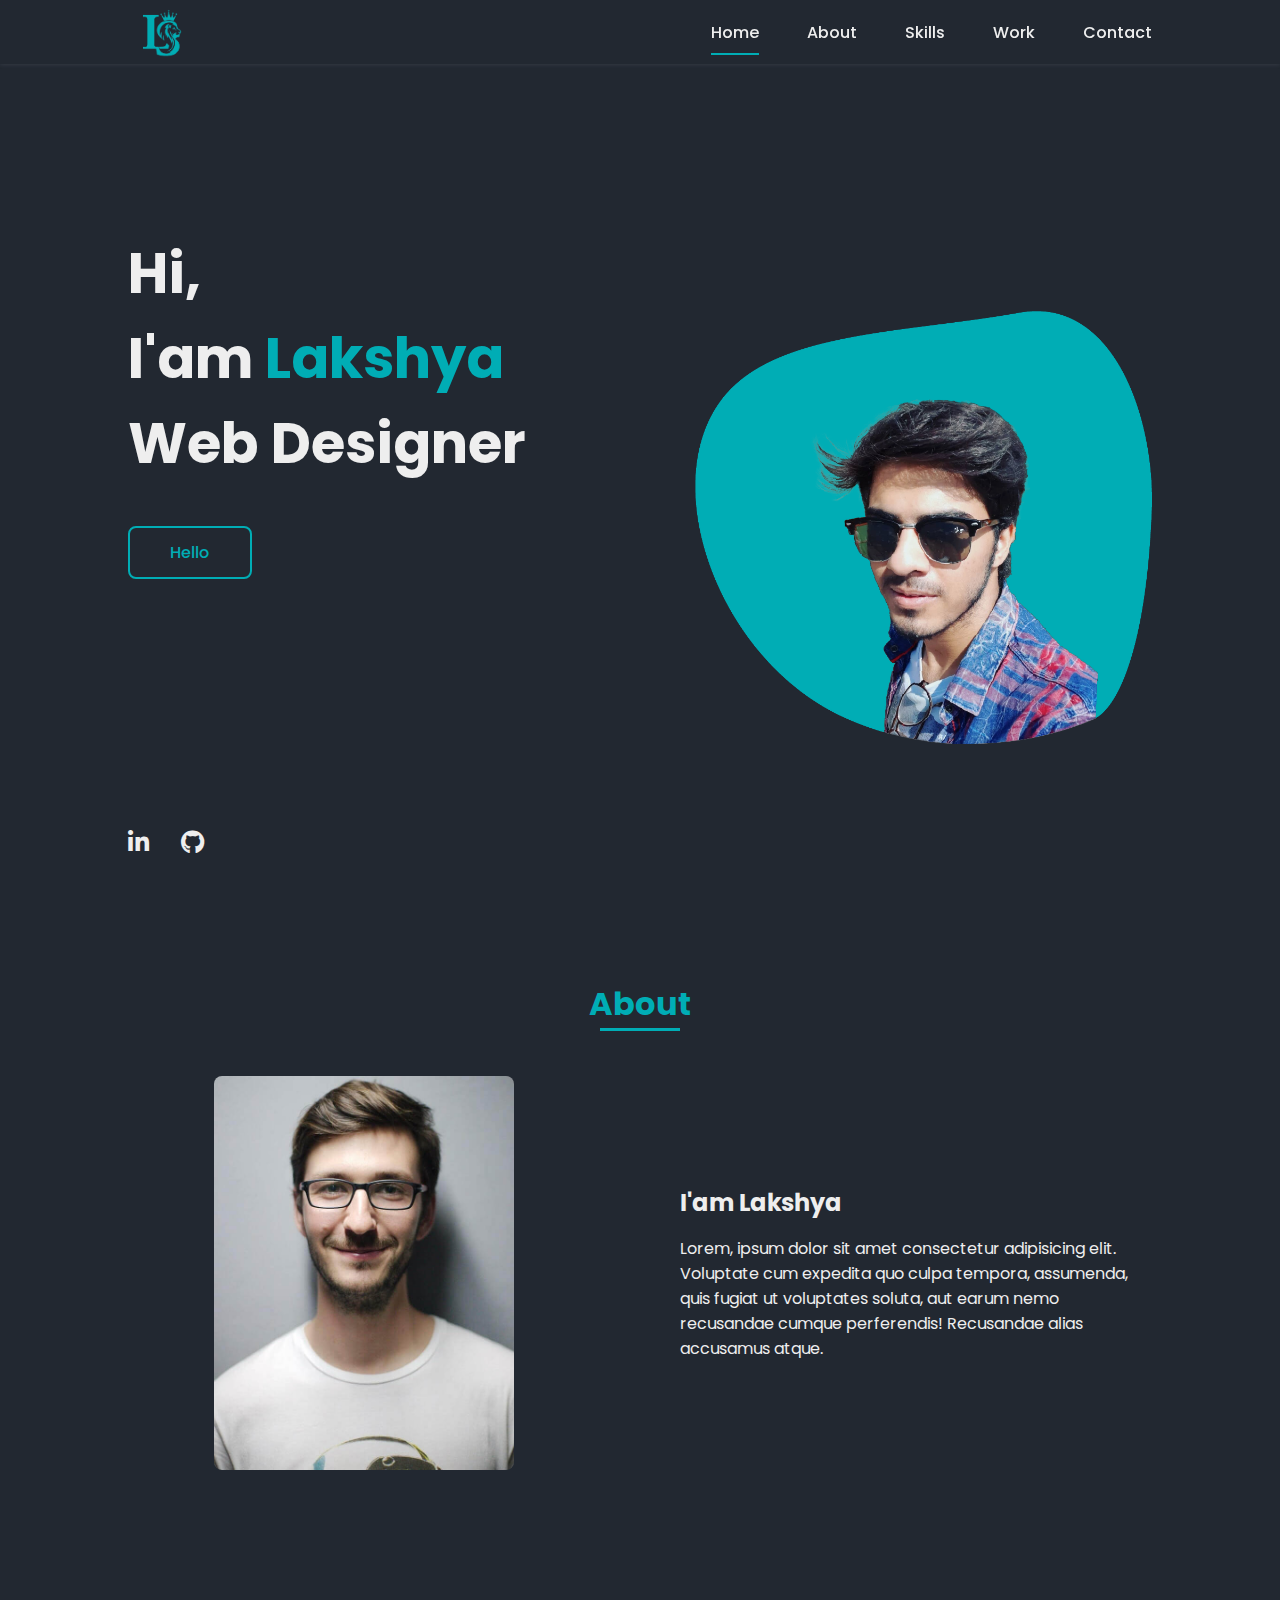
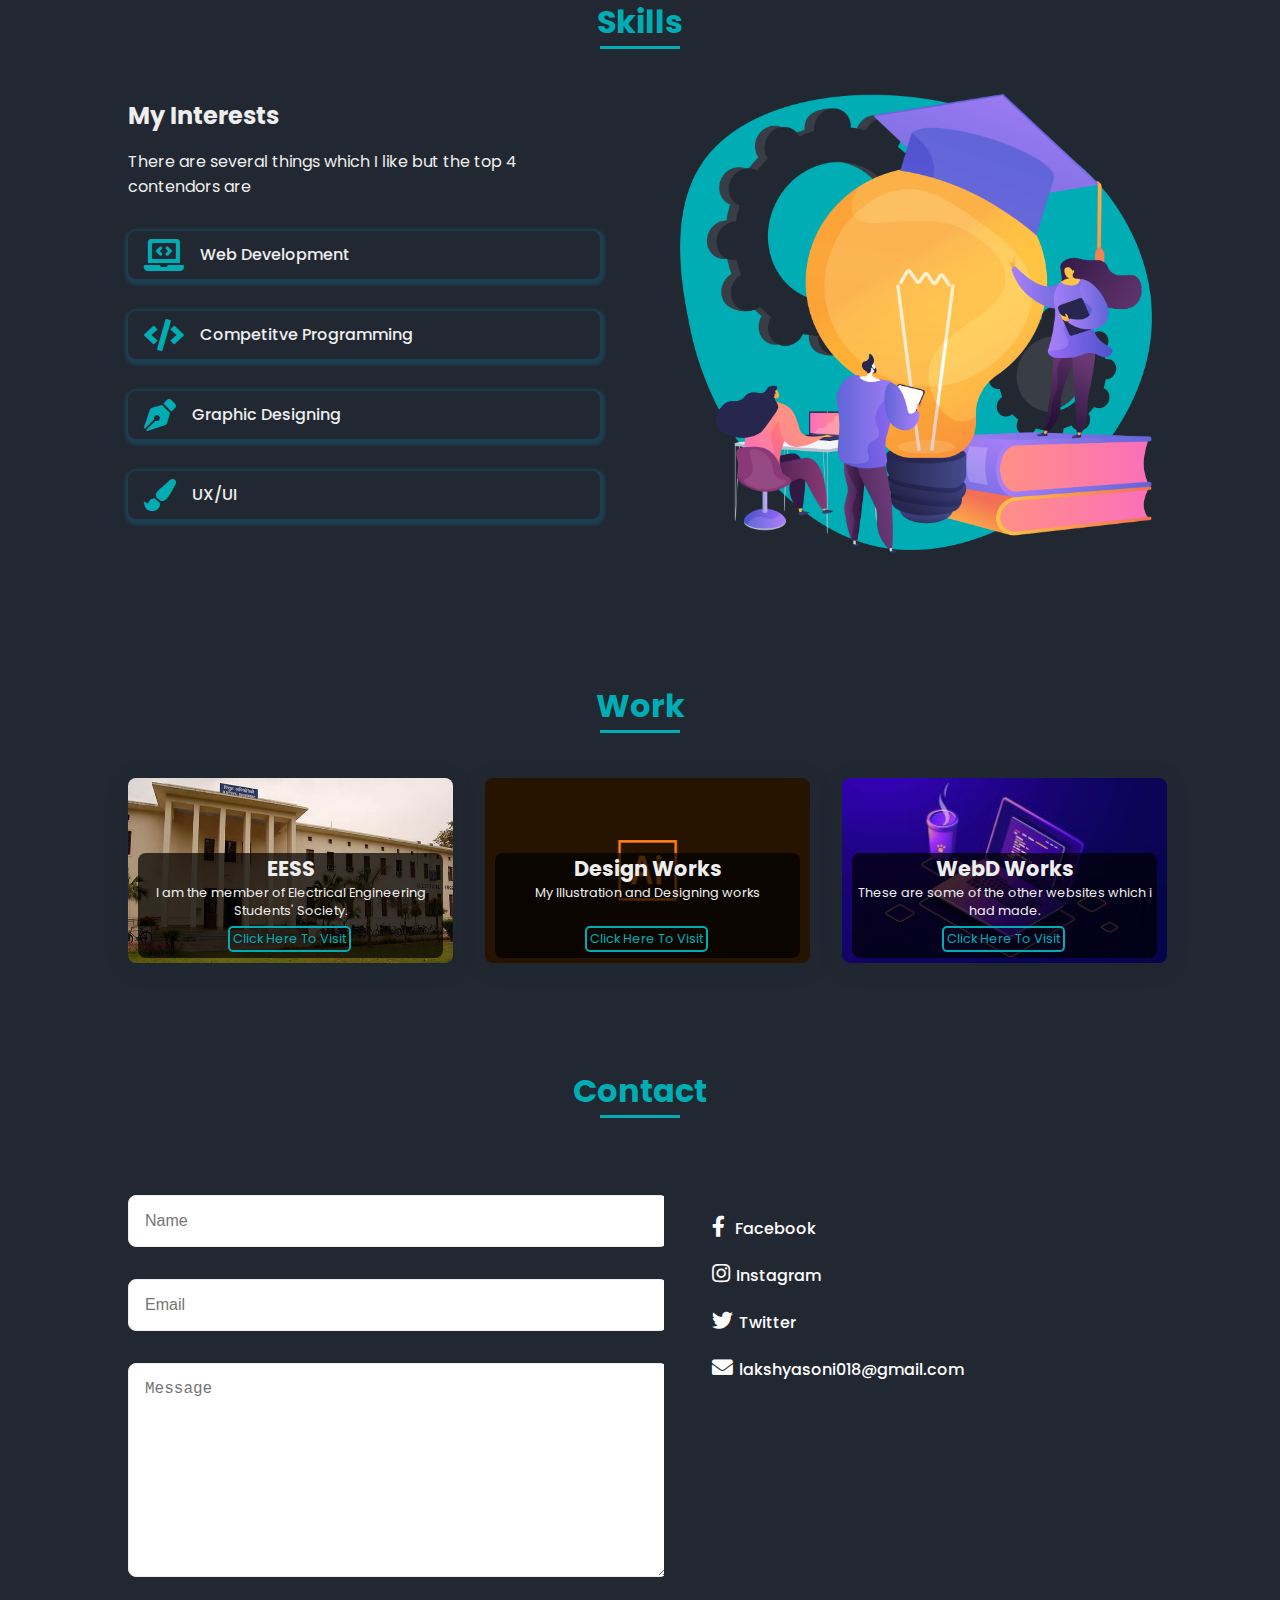
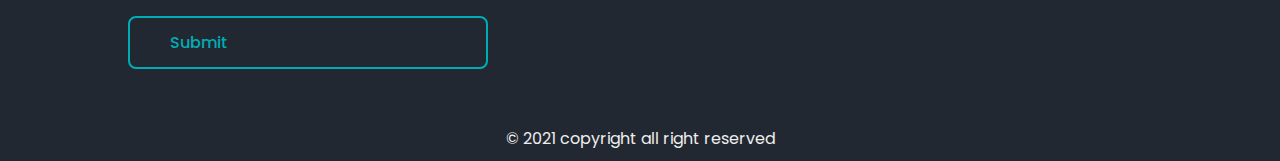
==== index.html @ d64b5016 "Add files via upload" ====
<!DOCTYPE html>
<html lang="en">

<head>
    <meta charset="UTF-8">
    <meta name="viewport" content="width=device-width, initial-scale=1.0">

    <link rel="stylesheet" href="assets/css/styles.css">

    <!-- =====BOX ICONS===== -->
    <link href='https://cdn.jsdelivr.net/npm/boxicons@2.0.5/css/boxicons.min.css' rel='stylesheet'>
    <link rel="stylesheet" href="css/all.min.css">

    <title>Portfolio website complete</title>
</head>

<body>
    <!--===== HEADER =====-->
    <header class="l-header">
        <nav class="nav bd-grid">
            <div>
                <img src="img/ls.png" alt="Lakshya">
            </div>

            <div class="nav__menu" id="nav-menu">
                <ul class="nav__list">
                    <li class="nav__item"><a href="#home" class="nav__link active">Home</a></li>
                    <li class="nav__item"><a href="#about" class="nav__link">About</a></li>
                    <li class="nav__item"><a href="#skills" class="nav__link">Skills</a></li>
                    <li class="nav__item"><a href="#work" class="nav__link">Work</a></li>
                    <li class="nav__item"><a href="#contact" class="nav__link">Contact</a></li>
                </ul>
            </div>

            <div class="nav__toggle" id="nav-toggle">
                <i class='bx bx-menu'></i>
            </div>
        </nav>
    </header>


    <!--===== HOME =====-->
    <section class="home bd-grid" id="home">
        <div class="home__data">
            <h1 class="home__title">Hi,<br>I'am <span class="home__title-color">Lakshya</span><br> Web Designer</h1>

            <a href="#" class="button">Hello</a>
        </div>

        <div class="home__social">
            <a href="https://www.linkedin.com/in/lakshya-soni-0ba345194/" class="home__social-icon" target="_blank"><i
                    class="fab fa-linkedin-in"></i></a>
            <a href="https://github.com/lakshya018" class="home__social-icon" target="_blank"><i class="fab fa-github"></i></a>
        </div>

        <div class="home__img">
            <img src="img/Lakshya.png" alt="">
        </div>
    </section>

    <!--===== ABOUT =====-->
    <section class="about section " id="about">
        <h2 class="section-title">About</h2>

        <div class="about__container bd-grid">
            <div class="about__img">
                <img src="assets/img/about.jpg" alt="">
            </div>

            <div>
                <h2 class="about__subtitle">I'am Lakshya</h2>
                <p class="about__text">Lorem, ipsum dolor sit amet consectetur adipisicing elit. Voluptate cum expedita
                    quo culpa tempora, assumenda, quis fugiat ut voluptates soluta, aut earum nemo recusandae cumque
                    perferendis! Recusandae alias accusamus atque.</p>
            </div>
        </div>
    </section>

    <!--===== SKILLS =====-->
    <section class="skills section" id="skills">
        <h2 class="section-title">Skills</h2>

        <div class="skills__container bd-grid">
            <div>
                <h2 class="skills__subtitle">My Interests</h2>
                <p class="skills__text">There are several things which I like but the top 4 contendors are </p>
                <div class="skills__data">
                    <div class="skills__names">
                        <i class="fas fa-laptop-code skills__icon"></i>
                        <span class="skills__name">Web Development</span>
                    </div>

                </div>
                <div class="skills__data">
                    <div class="skills__names">
                        <i class="fas fa-code skills__icon"></i>
                        <span class="skills__name">Competitve Programming</span>
                    </div>

                </div>
                <div class="skills__data">
                    <div class="skills__names">
                        <i class="fas fa-pen-nib skills__icon"></i>
                        <span class="skills__name">Graphic Designing</span>
                    </div>

                </div>
                <div class="skills__data">
                    <div class="skills__names">
                        <i class="fas fa-paint-brush skills__icon"></i>
                        <span class="skills__name">UX/UI</span>
                    </div>
                </div>
            </div>

            <div>
                <img src="img/skills.png" alt="" class="skills__img">
            </div>
        </div>
    </section>

    <!--===== WORK =====-->
    <section class="work section" id="work">
        <h2 class="section-title">Work</h2>

        <div class="work__container bd-grid">
            <div class="box">
                <div class="work__img">
                    <img src="top1.jpg" alt="">
                </div>
               <div class="content center">
                   <h2>EESS</h2>
                   <p>I am the member of Electrical Engineering Students' Society.</p>
                   <a href="https://www.facebook.com/Electrical-Engineering-Students-Society-IITR-102741125120682" target="_blank">Click Here To Visit</a>
               </div>
            </div>
            <div class="box">
                <div class="work__img">
                    <img src="adobe.png" alt="">
                </div>
               <div class="content center">
                   <h2>Design Works</h2>
                   <p>My Illustration and Designing works</p>
                  <a href="" target="_blank">Click Here To Visit</a>
               </div>
            </div>
            <div class="box">
                <div class="work__img">
                    <img src="webd.jpg" alt="">
                </div>
               <div class="content center">
                   <h2>WebD Works</h2>
                   <p>These are some of the other websites which i had made.</p>
                   <a href="https://lakshya018.github.io/Website-1/" target="_blank" >Click Here To Visit</a>
               </div>
            </div>
            
        </div>
    </section>

  
    <section id="contact">
        <h2 class="section-title">Contact</h2>
        <div class="container">
           <!--===== CONTACT =====-->
    <div class="contact " id="contact">

        <div class="contact__container bd-grid">
            <form action="" class="contact__form">
                <input type="text" placeholder="Name" class="contact__input" >
                <input type="mail" placeholder="Email" class="contact__input">
                <textarea name="" id="" cols="0" rows="10" class="contact__input" placeholder="Message" type="text"></textarea>
                <a href="#" class=" contact_button button ">Submit</a>
            </form>
        </div>

    </div>

            <!--===== FOOTER =====-->
            <footer class="footer">
               
                <div class="footer__social">
                  <ul>
                    <li >
                        <a href="https://www.facebook.com/profile.php?id=100006695566616" class="footer__icon" target="_blank"><i class="fab fa-facebook-f" ></i></i><span> Facebook</span></a>
                       </li> 
                       <li>
                        <a href="https://www.instagram.com/_lakshya_1208/" class="footer__icon" target="_blank"><i class="fab fa-instagram" ></i><span>Instagram</span></a>
                       </li> 
                       <li>
                        <a href="https://twitter.com/Lakshya_1218" class="footer__icon" target="_blank"><i class="fab fa-twitter"></i><span>Twitter</span></a>
                       </li>
                       <li>
                           <a href="https://mail.google.com/mail/u/0/#inbox?compose=CllgCJTHWDGzZCXczwsMTpTHPkhbwWvcPZvMsvlRLLgtkNPqqtWRMhNNPdHNCQDFwTzQrMKVBdB" class="footer__icon" target="_blank"><i class="fas fa-envelope"></i><span>lakshyasoni018@gmail.com</span></a>
                       </li>
                  </ul> 
                    
                </div>
               
            </footer>

        </div>
    </section>
    <br>

    <p class="center" >&copy; 2021 copyright all right reserved</p>



    <!--===== SCROLL REVEAL =====-->
    <!-- <script src="https://unpkg.com/scrollreveal"></script> -->

    <!--===== MAIN JS =====-->
    <script src="assets/js/main.js"></script>
</body>

</html>
---- assets/css/styles.css ----
/*===== GOOGLE FONTS =====*/
@import url("https://fonts.googleapis.com/css2?family=Poppins:wght@400;600;700&display=swap");
/*===== VARIABLES CSS =====*/
:root{
  --header-height: 3rem;
  --font-semi: 500;
}

/*===== Colores =====*/
:root{
  --first-color: #00adb5;
  --second-color: #eeeeee;
  --third-color:#222831;
}

/*===== Fuente y tipografia =====*/
:root{
  --body-font: 'Poppins', sans-serif;
  --big-font-size: 2rem;
  --h2-font-size: 1.25rem;
  --normal-font-size: 0.938rem;
}
@media screen and (min-width: 768px){
  :root{
    --big-font-size: 3.5rem;
    --h2-font-size: 2rem;
    --normal-font-size: 1rem;
  }
}

/*===== Margenes =====*/
:root{
  --mb-1: 0.5rem;
  --mb-2: 1rem;
  --mb-3: 1.5rem;
  --mb-4: 2rem;
  --mb-5: 2.5rem;
  --mb-6: 3rem;
}

/*===== z index =====*/
:root{
  --z-back: -10;
  --z-normal: 1;
  --z-tooltip: 10;
  --z-fixed: 100;
}

/*===== BASE =====*/
*,::before,::after{
  box-sizing: border-box;
}
html{
  scroll-behavior: smooth;
}
body{
  margin: var(--header-height) 0 0 0;
  font-family: var(--body-font);
  font-size: var(--normal-font-size);
  color: var(--second-color);
  background-color: #222831;
}
h1,h2,p{
  margin: 0;
}
ul{
  margin: 0;
  padding: 0;
  list-style: none;
}
a{
  text-decoration: none;
}
img{
  max-width: 100%;
  height: auto;
  display: block;
}
.center{
  align-items: center;
  justify-content: center;
  text-align: center;
}
/*===== CLASS CSS ===== */
.section-title{
  position: relative;
  font-size: var(--h2-font-size);
  color: var(--first-color);
  margin-top: var(--mb-2);
  margin-bottom: var(--mb-4);
  text-align: center;
}
.section-title::after{
  position: absolute;
  content: "";
  width: 64px;
  height: 0.18rem;
  left: 0;
  right: 0;
  margin: auto;
  top: 2rem;
  background-color: var(--first-color);
}
.section{
  padding-top: 3rem;
  padding-bottom: 2rem;
}

/*===== LAYOUT =====*/
.bd-grid{
  max-width: 1024px;
  display: grid;
  grid-template-columns: 100%;
  grid-column-gap: 5rem;
  width: calc(100% - 2rem);
  margin-left: var(--mb-2);
  margin-right: var(--mb-2);
}
.l-header{
  width: 100%;
  position: fixed;
  top: 0;
  left: 0;
  z-index: var(--z-fixed);
  background-color: var(--third-color);
  box-shadow: 0 1px 4px rgba(146,161,176,.15);
}

/*===== NAV =====*/
.nav{
  height: var(--header-height);
  display: flex;
  justify-content: space-between;
  align-items: center;
  font-weight: var(--font-semi);
}
.nav img{
  height: 65px;
}
@media screen and (max-width: 768px){
  .nav__menu{
    position: fixed;
    top: var(--header-height);
    right: -100%;
    width: 80%;
    height: 100%;
    padding: 2rem;
    background-color: var(--third-color);
    transition: .5s;
  }
}
.nav__item{
  margin-bottom: var(--mb-4);
}
.nav__link{
  position: relative;
  color: #fff;
}
.nav__link:hover{
  position: relative;
}
.nav__link:hover::after{
  position: absolute;
  content: "";
  width: 100%;
  height: 0.18rem;
  left: 0;
  top: 2rem;
  background-color: var(--first-color);
}
.nav__logo{
  color: var(--second-color);
}
.nav__toggle{
  color: var(--second-color);
  font-size: 1.5rem;
  cursor: pointer;
}

/*Active menu*/
.active::after{
  position: absolute;
  content: "";
  width: 100%;
  height: 0.18rem;
  left: 0;
  top: 2rem;
  background-color: var(--first-color);
}

/*=== Show menu ===*/
.show{
  right: 0;
}

/*===== HOME =====*/
.home{
  height: calc(100vh - 3rem);
  row-gap: 1rem;
}
.home__data{
  align-self: center;
}
.home__title{
  font-size: var(--big-font-size);
  margin-bottom: var(--mb-5);
}
.home__title-color{
  color: var(--first-color);
}
.home__social{
  display: flex;
  flex-direction: column;
}
.home__social-icon{
  width: max-content;
  margin-bottom: var(--mb-2);
  font-size: 1.5rem;
  color: var(--second-color);
}
.home__social-icon:hover{
  color: var(--first-color);
}
.home__img{
  position: absolute;
  right: 0;
  bottom: 0;
  width: 295px;
}

/*BUTTONS*/
.button{
  display: inline-block;
  /* background-color: var(--first-color); */
  color: var(--first-color);
  padding: .75rem 2.5rem;
  font-weight: var(--font-semi);
  border-radius: .5rem;
  border: 2px solid var(--first-color);
  transition: 0.5s;
}
.button:hover{
  color: white;
  background-color: var(--first-color);
  transform: scale(1.1);
}

/* ===== ABOUT =====*/
.about__container{
  row-gap: 2rem;
  text-align: center;
}
.about__subtitle{
  margin-bottom: var(--mb-2);
}
.about__img{
  justify-self: center;
}
.about__img img{
  width: 200px;
  border-radius: .5rem;
}

/* ===== SKILLS =====*/
.skills__container{
  row-gap: 2rem;
  text-align: center;
}

.skills__subtitle{
  margin-bottom: var(--mb-2);
}
.skills__text{
  margin-bottom: var(--mb-4);
}
.skills__data{
  display: flex;
  justify-content: space-between;
  align-items: center;
  position: relative;
  font-weight: var(--font-semi);
  padding: .5rem 1rem;
  margin-bottom: var(--mb-4);
  border-radius: .5rem;
  box-shadow: 1px 2px 3px 4px rgba(3, 192, 255, 0.158);
}

.skills__icon{
  font-size: 2rem;
  margin-right: var(--mb-2);
  color: var(--first-color);
}
.skills__names{
  display: flex;
  align-items: center;
}
.skills__bar{
  position: absolute;
  left: 0;
  bottom: 0;
  background-color: var(--first-color);
  height: .25rem;
  border-radius: .5rem;
  z-index: var(--z-back);
}

.skills__img{
  border-radius: .5rem;
}

/* ===== WORK =====*/
.work__container{
  row-gap: 1rem;
  
}
.work__img{
  box-shadow: 0 4px 25px rgba(14,36,49,.15);
  border-radius: .5rem;
  overflow: hidden;
  position: relative;
}
.work__img img{
  transition: 1s;
  cursor: pointer;
 max-width: 100%;
 height: 185px;

}
.box{
  transition: 1s;
  cursor:pointer;
  max-width: 100%;
}
.box:hover{
  transform: scale(1.1);
}
.work__container .box{
  position: relative;
  width: 325px;
  height: 225px;
  
}
.content{
  position: absolute;
  top: 75px;
  bottom: 45px;
  left: 10px;
  right: 10px;
  background-color: rgba(0, 0, 0, 0.699);
  border-radius: 0.5rem;
}
.content h2{
  font-size: 1.3rem;
}
.content p{
  font-size:0.8rem ;
}
.content a{font-size: 0.8rem;
  color:var(--first-color);
  border: 2px solid var(--first-color);
  padding: 0.1rem 0.2rem;
  margin: 0.1rem;
  border-radius: 5px;
  position: absolute;
  bottom: 5px;
  right: 90px;
  transition: 0.4s;
}
.content a:hover{
  background-color: var(--first-color);
  color: white;
}
/* ===== CONTACT =====*/
.contact__input{
  width: 150%;
  font-size: var(--normal-font-size);
  font-weight: var(--font-semi);
  padding: 1rem;
  border-radius: .5rem;
  border: 1.5px solid var(--second-color);
  outline: none;
  margin-bottom: var(--mb-4);
}
.contact_button{
  display: block;
 
  outline: none;
  font-size: var(--normal-font-size);
  cursor: pointer;
  margin-left: auto;

}
.contact{
  flex:1;
  padding: 2rem 0;
  padding-right: 3rem;

}
.container{
  display:flex;
  width: 100%;
}
/* ===== FOOTER =====*/
.footer{
  background-color: var(--third-color);
  color: #fff;
  
  font-weight: var(--font-semi);
  padding: 2rem 0;
  flex:1;
}
.footer__social{
  margin-bottom: var(--mb-4);
}
.footer__social span{
  font-size: 1rem;
  margin: 6px;
}
.footer__icon{
  font-size: 1.3rem;
  color: #fff;
  margin:  var(--mb-4);
  transition: 0.4s;
 
}
.footer__social li{
  margin: var(--mb-2);
}

.footer__icon:hover{
  color: var(--first-color);
}
/* ===== MEDIA QUERIES=====*/
@media screen and (min-width: 768px){
  body{
    margin: 0;
  }
  .section{
    padding-top: 4rem;
    padding-bottom: 3rem;
  }
  .section-title{
    margin-bottom: var(--mb-6);
  }
  .section-title::after{
    width: 80px;
    top: 3rem;
  }

  .nav{
    height: calc(var(--header-height) + 1rem);
  }
  .nav__list{
    display: flex;
    padding-top: 0;
  }
  .nav__item{
    margin-left: var(--mb-6);
    margin-bottom: 0;
  }
  .nav__toggle{
    display: none;
  }
  .nav__link{
    color: var(--second-color);
  }

  .home{
    height: 100vh;
  }
  .home__data{
    align-self: flex-end;
  }
  .home__social{
    padding-top: 0;
    padding-bottom: 2.5rem;
    flex-direction: row;
    align-self: flex-end;
  }
  .home__social-icon{
    margin-bottom: 0;
    margin-right: var(--mb-4);
  }
  .home__img{
    width: 457px;
    bottom: 15%;
  }

  .about__container, .skills__container{
    grid-template-columns: repeat(2,1fr);
    align-items: center;
    text-align: initial;
  }
  .about__img img{
    width: 300px;
  }
  .work__container{
    grid-template-columns: repeat(3, 1fr);
    /* grid-template-rows: repeat(2,1fr); */
    column-gap: 2rem;
  }
  .contact__form{
    width: 360px;
  }
  .contact__container{
    justify-items: center;
  }
}

@media screen and (min-width: 1024px){
  .bd-grid{
    margin-left: auto;
    margin-right: auto;
  }
  .home__img{
    right: 10%;
  }
}
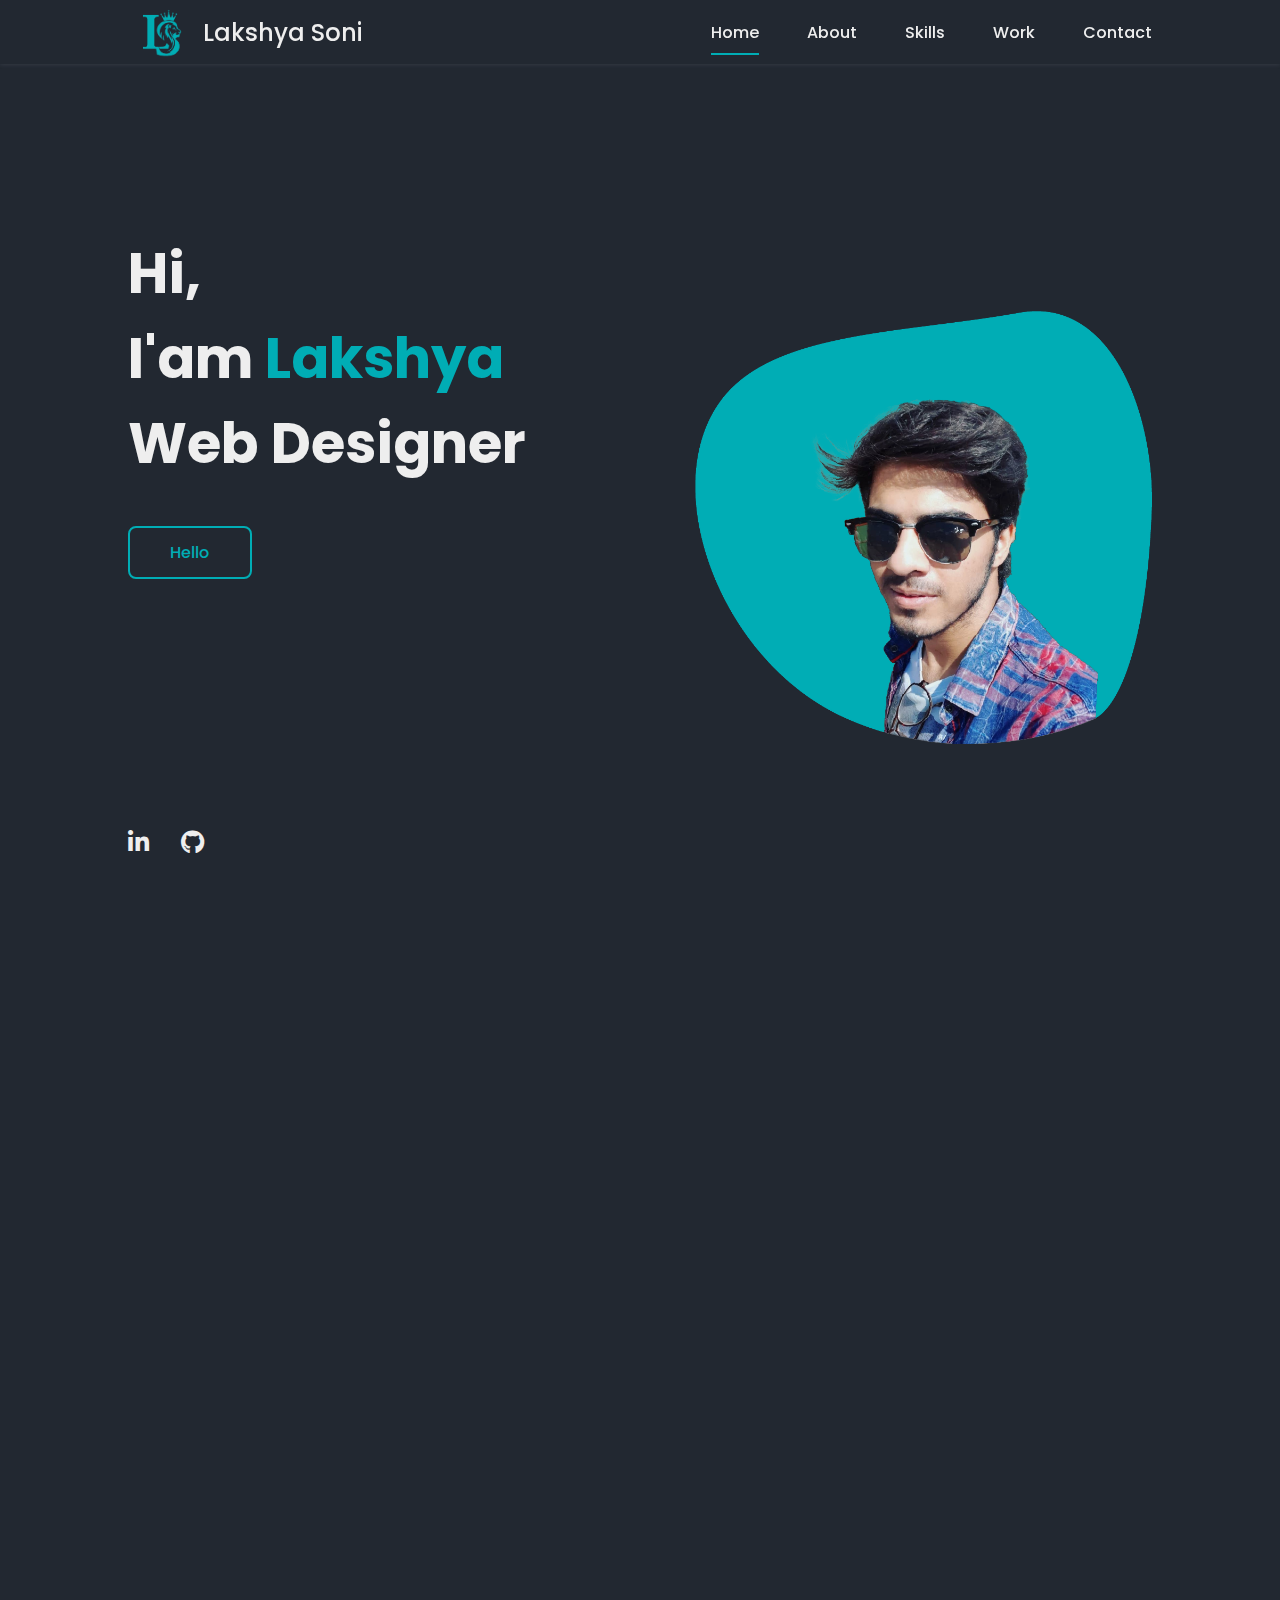
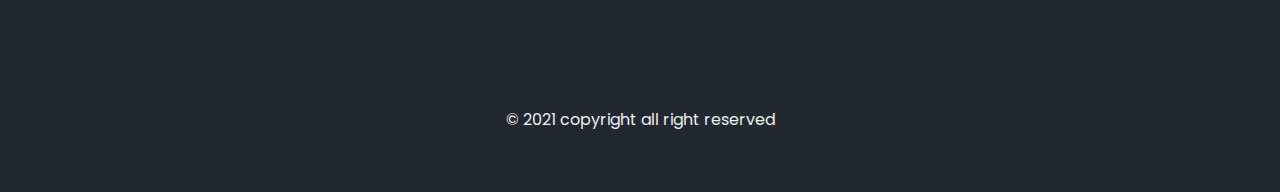
==== commit c9f775ae: "Add files via upload" ====
--- a/index.html
+++ b/index.html
@@ -4,13 +4,12 @@
 <head>
     <meta charset="UTF-8">
     <meta name="viewport" content="width=device-width, initial-scale=1.0">
-
-    <link rel="stylesheet" href="assets/css/styles.css">
-
-    <!-- =====BOX ICONS===== -->
-    <link href='https://cdn.jsdelivr.net/npm/boxicons@2.0.5/css/boxicons.min.css' rel='stylesheet'>
+<!-- =====BOX ICONS===== -->
+<link href='https://cdn.jsdelivr.net/npm/boxicons@2.0.5/css/boxicons.min.css' rel='stylesheet'>
+    <link rel="stylesheet" href="css/styles.css">
     <link rel="stylesheet" href="css/all.min.css">
-
+    <link rel="stylesheet" href="https://cdnjs.cloudflare.com/ajax/libs/animate.css/4.1.1/animate.min.css"/>
+    <link rel="stylesheet" href="https://unpkg.com/aos@next/dist/aos.css" />
     <title>Portfolio website complete</title>
 </head>
 
@@ -19,7 +18,9 @@
     <header class="l-header">
         <nav class="nav bd-grid">
             <div>
-                <img src="img/ls.png" alt="Lakshya">
+                <img src="img/ls.png" alt="Lakshya">   
+                <a href="#">Lakshya Soni</a>
+
             </div>
 
             <div class="nav__menu" id="nav-menu">
@@ -41,71 +42,72 @@
 
     <!--===== HOME =====-->
     <section class="home bd-grid" id="home">
-        <div class="home__data">
-            <h1 class="home__title">Hi,<br>I'am <span class="home__title-color">Lakshya</span><br> Web Designer</h1>
-
-            <a href="#" class="button">Hello</a>
-        </div>
-
-        <div class="home__social">
+        <div class="home__data animate__animated animate__fadeInUp">
+            <h1 class="home__title ">Hi,<br>I'am <span class="home__title-color">Lakshya</span><br> Web Designer</h1>
+
+            <a href="#" class="button ">Hello</a>
+        </div>
+
+        <div class="home__social  animate__animated animate__fadeInUp">
             <a href="https://www.linkedin.com/in/lakshya-soni-0ba345194/" class="home__social-icon" target="_blank"><i
                     class="fab fa-linkedin-in"></i></a>
             <a href="https://github.com/lakshya018" class="home__social-icon" target="_blank"><i class="fab fa-github"></i></a>
         </div>
 
-        <div class="home__img">
+        <div class="home__img animate__animated animate__fadeInUp">
             <img src="img/Lakshya.png" alt="">
         </div>
     </section>
 
     <!--===== ABOUT =====-->
     <section class="about section " id="about">
-        <h2 class="section-title">About</h2>
+        <h2 class="section-title " data-aos="fade-up">About</h2>
 
         <div class="about__container bd-grid">
-            <div class="about__img">
-                <img src="assets/img/about.jpg" alt="">
-            </div>
-
-            <div>
+            <div class="about__img " data-aos="fade-up">
+                <img src="img/lakshya-1.PNG" alt="">
+            </div>
+
+            <div data-aos="fade-up">
                 <h2 class="about__subtitle">I'am Lakshya</h2>
-                <p class="about__text">Lorem, ipsum dolor sit amet consectetur adipisicing elit. Voluptate cum expedita
-                    quo culpa tempora, assumenda, quis fugiat ut voluptates soluta, aut earum nemo recusandae cumque
-                    perferendis! Recusandae alias accusamus atque.</p>
+                <p class="about__text">Hello folks, I am <Span style="color:#00adb5; font-weight: bolder;">2nd year</Span> undergraduate student in the <Span style="color:#00adb5; font-weight: bolder;"> Electrical Engineering Department</Span> at <Span style="color:#00adb5; font-weight: bolder;">IIT ROORKEE</Span>. I am from Sikar, Rajasthan.I got AIR 4361 (OBC-NCL 691) in JEE (Advanced) 2019. I like learning new stuffs.</p>
             </div>
         </div>
     </section>
 
     <!--===== SKILLS =====-->
     <section class="skills section" id="skills">
-        <h2 class="section-title">Skills</h2>
+        <h2 class="section-title " data-aos="fade-up">Skills</h2>
 
         <div class="skills__container bd-grid">
             <div>
-                <h2 class="skills__subtitle">My Interests</h2>
-                <p class="skills__text">There are several things which I like but the top 4 contendors are </p>
-                <div class="skills__data">
+                <div  data-aos="fade-up">
+                    <h2 class="skills__subtitle">My Interests</h2>
+                    <p class="skills__text">There are several things which I like but the top 4 contendors are </p>
+                </div>
+                
+                <div class="skills__data " data-aos="fade-up">
                     <div class="skills__names">
                         <i class="fas fa-laptop-code skills__icon"></i>
                         <span class="skills__name">Web Development</span>
                     </div>
 
                 </div>
-                <div class="skills__data">
+                <div class="skills__data" data-aos="fade-up">
                     <div class="skills__names">
                         <i class="fas fa-code skills__icon"></i>
                         <span class="skills__name">Competitve Programming</span>
                     </div>
 
                 </div>
-                <div class="skills__data">
+                <div class="skills__data " data-aos="fade-up">
                     <div class="skills__names">
                         <i class="fas fa-pen-nib skills__icon"></i>
                         <span class="skills__name">Graphic Designing</span>
                     </div>
 
                 </div>
-                <div class="skills__data">
+                <div class="skills__data " data-aos="fade-up">
                     <div class="skills__names">
                         <i class="fas fa-paint-brush skills__icon"></i>
                         <span class="skills__name">UX/UI</span>
@@ -113,7 +115,7 @@
                 </div>
             </div>
 
-            <div>
+            <div data-aos="fade-up">
                 <img src="img/skills.png" alt="" class="skills__img">
             </div>
         </div>
@@ -121,12 +123,12 @@
 
     <!--===== WORK =====-->
     <section class="work section" id="work">
-        <h2 class="section-title">Work</h2>
+        <h2 class="section-title " data-aos="fade-up">Work</h2>
 
         <div class="work__container bd-grid">
-            <div class="box">
+            <div class="box " data-aos="fade-up">
                 <div class="work__img">
-                    <img src="top1.jpg" alt="">
+                    <img src="img/top1.jpg" alt="">
                 </div>
                <div class="content center">
                    <h2>EESS</h2>
@@ -134,19 +136,19 @@
                    <a href="https://www.facebook.com/Electrical-Engineering-Students-Society-IITR-102741125120682" target="_blank">Click Here To Visit</a>
                </div>
             </div>
-            <div class="box">
+            <div class="box " data-aos="fade-up">
                 <div class="work__img">
-                    <img src="adobe.png" alt="">
+                    <img src="img/adobe.png" alt="">
                 </div>
                <div class="content center">
                    <h2>Design Works</h2>
                    <p>My Illustration and Designing works</p>
-                  <a href="" target="_blank">Click Here To Visit</a>
+                  <a href="design.html" >Click Here To Visit</a>
                </div>
             </div>
-            <div class="box">
+            <div class="box " data-aos="fade-up">
                 <div class="work__img">
-                    <img src="webd.jpg" alt="">
+                    <img src="img/webd.jpg" alt="">
                 </div>
                <div class="content center">
                    <h2>WebD Works</h2>
@@ -160,24 +162,24 @@
 
   
     <section id="contact">
-        <h2 class="section-title">Contact</h2>
+        <h2 class="section-title" data-aos="fade-up">Contact</h2>
         <div class="container">
            <!--===== CONTACT =====-->
-    <div class="contact " id="contact">
+    <div class="contact " data-aos="fade-up" id="contact">
 
         <div class="contact__container bd-grid">
             <form action="" class="contact__form">
                 <input type="text" placeholder="Name" class="contact__input" >
                 <input type="mail" placeholder="Email" class="contact__input">
                 <textarea name="" id="" cols="0" rows="10" class="contact__input" placeholder="Message" type="text"></textarea>
-                <a href="#" class=" contact_button button ">Submit</a>
+                <a href="#" class=" contact_button button " >Submit</a>
             </form>
         </div>
 
     </div>
 
             <!--===== FOOTER =====-->
-            <footer class="footer">
+            <footer class="footer" data-aos="fade-up">
                
                 <div class="footer__social">
                   <ul>
@@ -205,13 +207,17 @@
 
     <p class="center" >&copy; 2021 copyright all right reserved</p>
 
-
-
-    <!--===== SCROLL REVEAL =====-->
-    <!-- <script src="https://unpkg.com/scrollreveal"></script> -->
+    <!-- Scroll Animation -->
+    <script src="https://unpkg.com/aos@next/dist/aos.js"></script>
+    <script>
+      AOS.init({
+            offset: 160,
+            duration: 800,
+        });
+    </script>
 
     <!--===== MAIN JS =====-->
-    <script src="assets/js/main.js"></script>
+    <script src="js/main.js"></script>
 </body>
 
 </html>--- a/css/styles.css
+++ b/css/styles.css
@@ -0,0 +1,572 @@
+/*===== GOOGLE FONTS =====*/
+@import url("https://fonts.googleapis.com/css2?family=Poppins:wght@400;600;700&display=swap");
+/*===== VARIABLES CSS =====*/
+:root{
+  --header-height: 3rem;
+  --font-semi: 500;
+}
+
+/*===== Colores =====*/
+:root{
+  --first-color: #00adb5;
+  --second-color: #eeeeee;
+  --third-color:#222831;
+}
+
+/*===== Fuente y tipografia =====*/
+:root{
+  --body-font: 'Poppins', sans-serif;
+  --big-font-size: 2rem;
+  --h2-font-size: 1.25rem;
+  --normal-font-size: 0.938rem;
+}
+@media screen and (min-width: 768px){
+  :root{
+    --big-font-size: 3.5rem;
+    --h2-font-size: 2rem;
+    --normal-font-size: 1rem;
+  }
+}
+
+/*===== Margenes =====*/
+:root{
+  --mb-1: 0.5rem;
+  --mb-2: 1rem;
+  --mb-3: 1.5rem;
+  --mb-4: 2rem;
+  --mb-5: 2.5rem;
+  --mb-6: 3rem;
+}
+
+/*===== z index =====*/
+:root{
+  --z-back: -10;
+  --z-normal: 1;
+  --z-tooltip: 10;
+  --z-fixed: 100;
+}
+
+/*===== BASE =====*/
+*,::before,::after{
+  box-sizing: border-box;
+}
+html{
+  scroll-behavior: smooth;
+}
+body{
+  margin: var(--header-height) 0 0 0;
+  font-family: var(--body-font);
+  font-size: var(--normal-font-size);
+  color: var(--second-color);
+  background-color: #222831;
+}
+h1,h2,p{
+  margin: 0;
+}
+ul{
+  margin: 0;
+  padding: 0;
+  list-style: none;
+}
+a{
+  text-decoration: none;
+}
+img{
+  max-width: 100%;
+  height: auto;
+  display: block;
+}
+.center{
+  align-items: center;
+  justify-content: center;
+  text-align: center;
+}
+/*===== CLASS CSS ===== */
+.section-title{
+  position: relative;
+  font-size: var(--h2-font-size);
+  color: var(--first-color);
+  margin-top: var(--mb-2);
+  margin-bottom: var(--mb-4);
+  text-align: center;
+}
+.section-title::after{
+  position: absolute;
+  content: "";
+  width: 64px;
+  height: 0.18rem;
+  left: 0;
+  right: 0;
+  margin: auto;
+  top: 2rem;
+  background-color: var(--first-color);
+}
+.section{
+  padding-top: 3rem;
+  padding-bottom: 2rem;
+}
+
+/*===== LAYOUT =====*/
+.bd-grid{
+  max-width: 1024px;
+  display: grid;
+  grid-template-columns: 100%;
+  grid-column-gap: 5rem;
+  width: calc(100% - 2rem);
+  margin-left: var(--mb-2);
+  margin-right: var(--mb-2);
+ 
+}
+.l-header{
+  width: 100%;
+  position: fixed;
+  top: 0;
+  left: 0;
+  z-index: var(--z-fixed);
+  background-color: var(--third-color);
+  box-shadow: 0 1px 4px rgba(146,161,176,.15);
+}
+
+/*===== NAV =====*/
+.nav{
+  height: var(--header-height);
+  display: flex;
+  justify-content: space-between;
+  align-items: center;
+  font-weight: var(--font-semi);
+}
+nav>div{
+  display: flex;
+}
+nav>div>a{
+  margin: auto;
+  padding: 10px;
+  font-size: var(--mb-3);
+  color: var(--second-color);
+  font-weight: var(--font-semi);
+}
+.nav img{
+  height: 65px;
+}
+@media screen and (max-width: 768px){
+  .nav__menu{
+    position: fixed;
+    top: var(--header-height);
+    right: -100%;
+    width: 80%;
+    height: 100%;
+    padding: 2rem;
+    background-color: var(--third-color);
+    transition: .5s;
+  }
+}
+.nav__item{
+  margin-bottom: var(--mb-4);
+}
+.nav__link{
+  position: relative;
+  color: #fff;
+}
+.nav__link:hover{
+  position: relative;
+}
+.nav__link:hover::after{
+  position: absolute;
+  content: "";
+  width: 100%;
+  height: 0.18rem;
+  left: 0;
+  top: 2rem;
+  background-color: var(--first-color);
+}
+.nav__logo{
+  color: var(--second-color);
+}
+.nav__toggle{
+  color: var(--second-color);
+  font-size: 1.5rem;
+  cursor: pointer;
+}
+
+/*Active menu*/
+.active::after{
+  position: absolute;
+  content: "";
+  width: 100%;
+  height: 0.18rem;
+  left: 0;
+  top: 2rem;
+  background-color: var(--first-color);
+}
+
+/*=== Show menu ===*/
+.show{
+  right: 0;
+}
+
+/*===== HOME =====*/
+.home{
+  height: calc(100vh - 3rem);
+  row-gap: 1rem;
+}
+.home__data{
+  align-self: center;
+}
+.home__title{
+  font-size: var(--big-font-size);
+  margin-bottom: var(--mb-5);
+}
+.home__title-color{
+  color: var(--first-color);
+}
+.home__social{
+  display: flex;
+  flex-direction: column;
+}
+.home__social-icon{
+  width: max-content;
+  margin-bottom: var(--mb-2);
+  font-size: 1.5rem;
+  color: var(--second-color);
+}
+.home__social-icon:hover{
+  color: var(--first-color);
+}
+.home__img{
+  position: absolute;
+  right: 0;
+  bottom: 0;
+  width: 295px;
+}
+
+/*BUTTONS*/
+.button{
+  display: inline-block;
+  color: var(--first-color);
+  padding: .75rem 2.5rem;
+  font-weight: var(--font-semi);
+  border-radius: .5rem;
+  font-size: var(--mb-2);
+  border: 2px solid var(--first-color);
+  transition: 0.5s ;
+}
+.button:hover{
+  color: white;
+  background-color: var(--first-color);
+  transform: scale(1.1);
+}
+
+/* ===== ABOUT =====*/
+.about__container{
+  row-gap: 2rem;
+  text-align: center;
+}
+.about__subtitle{
+  margin-bottom: var(--mb-2);
+}
+.about__img{
+  justify-self: center;
+}
+.about__img img{
+  width: 200px;
+  border-radius: .5rem;
+}
+
+/* ===== SKILLS =====*/
+.skills__container{
+  row-gap: 2rem;
+  text-align: center;
+}
+
+.skills__subtitle{
+  margin-bottom: var(--mb-2);
+}
+.skills__text{
+  margin-bottom: var(--mb-4);
+}
+.skills__data{
+  display: flex;
+  justify-content: space-between;
+  align-items: center;
+  position: relative;
+  font-weight: var(--font-semi);
+  padding: .5rem 1rem;
+  margin-bottom: var(--mb-4);
+  border-radius: .5rem;
+  box-shadow: 1px 2px 3px 4px rgba(3, 192, 255, 0.158);
+}
+
+.skills__icon{
+  font-size: 2rem;
+  margin-right: var(--mb-2);
+  color: var(--first-color);
+}
+.skills__names{
+  display: flex;
+  align-items: center;
+}
+.skills__bar{
+  position: absolute;
+  left: 0;
+  bottom: 0;
+  background-color: var(--first-color);
+  height: .25rem;
+  border-radius: .5rem;
+  z-index: var(--z-back);
+}
+
+.skills__img{
+  border-radius: .5rem;
+}
+
+/* ===== WORK =====*/
+.work__container{
+  row-gap: 1rem;
+  
+}
+.work__img{
+  box-shadow: 0 4px 25px rgba(14,36,49,.15);
+  border-radius: .5rem;
+  overflow: hidden;
+  position: relative;
+}
+.work__img img{
+  transition: 1s;
+  cursor: pointer;
+ max-width: 100%;
+ height: 185px;
+
+}
+.box{
+  transition: 1s !important;
+  cursor:pointer;
+  max-width: 100%;
+}
+.box:hover{
+  transform: scale(1.1) !important;
+}
+.work__container .box{
+  position: relative;
+  width: 325px;
+  height: 225px;
+  
+}
+.content{
+  position: absolute;
+  top: 75px;
+  bottom: 45px;
+  left: 10px;
+  right: 10px;
+  background-color: rgba(0, 0, 0, 0.699);
+  border-radius: 0.5rem;
+}
+.content h2{
+  font-size: 1.3rem;
+}
+.content p{
+  font-size:0.8rem ;
+}
+.content a{font-size: 0.8rem;
+  color:var(--first-color);
+  border: 2px solid var(--first-color);
+  padding: 0.1rem 0.2rem;
+  margin: 0.1rem;
+  border-radius: 5px;
+  position: absolute;
+  bottom: 5px;
+  right: 90px;
+  transition: 0.4s;
+}
+.content a:hover{
+  background-color: var(--first-color);
+  color: white;
+}
+/* ===== CONTACT =====*/
+.contact__input{
+  width: 150%;
+  font-size: var(--normal-font-size);
+  font-weight: var(--font-semi);
+  padding: 1rem;
+  border-radius: .5rem;
+  border: 1.5px solid var(--second-color);
+  outline: none;
+  margin-bottom: var(--mb-4);
+}
+.contact_button{
+  display: block;
+ width: 50%;
+ align-items: center;
+ text-align: center;
+ justify-content: center;
+  outline: none;
+  font-size: var(--normal-font-size);
+  cursor: pointer;
+  margin-left: auto;
+
+}
+.contact{
+  flex:1;
+  padding: 2rem 0;
+  padding-right: 3rem;
+
+}
+.container{
+  display:flex;
+  width: 100%;
+}
+/* ===== FOOTER =====*/
+.footer{
+  background-color: var(--third-color);
+  color: #fff;
+  align-items: center;
+  justify-content: center;
+  text-align: center;
+  font-weight: var(--font-semi);
+  padding: 2rem 0;
+  flex:1;
+}
+.footer__social{
+  margin-bottom: var(--mb-4);
+}
+.footer__social span{
+  font-size: 1rem;
+  margin: 6px;
+}
+.footer__icon{
+  font-size: 1.3rem;
+  color: #fff;
+  margin:  var(--mb-4);
+  transition: 0.4s;
+ 
+}
+.footer__social li{
+  margin: var(--mb-2);
+}
+
+.footer__icon:hover{
+  color: var(--first-color);
+}
+/* ===== MEDIA QUERIES=====*/
+@media screen and (min-width: 768px){
+  body{
+    margin: 0;
+    padding: 0;
+  }
+  .section{
+    padding-top: 4rem;
+    padding-bottom: 3rem;
+  }
+  .section-title{
+    margin-bottom: var(--mb-6);
+  }
+  .section-title::after{
+    width: 80px;
+    top: 3rem;
+  }
+
+  .nav{
+    height: calc(var(--header-height) + 1rem);
+  }
+  .nav__list{
+    display: flex;
+    padding-top: 0;
+  }
+  .nav__item{
+    margin-left: var(--mb-6);
+    margin-bottom: 0;
+  }
+  .nav__toggle{
+    display: none;
+  }
+  .nav__link{
+    color: var(--second-color);
+  }
+
+  .home{
+    height: 100vh;
+  }
+  .home__data{
+    align-self: flex-end;
+  }
+  .home__social{
+    padding-top: 0;
+    padding-bottom: 2.5rem;
+    flex-direction: row;
+    align-self: flex-end;
+  }
+  .home__social-icon{
+    margin-bottom: 0;
+    margin-right: var(--mb-4);
+  }
+  .home__img{
+    width: 457px;
+    bottom: 15%;
+  }
+
+  .about__container, .skills__container{
+    grid-template-columns: repeat(2,1fr);
+    align-items: center;
+    text-align: initial;
+  }
+  .about__img img{
+    width: 300px;
+  }
+  .work__container{
+    grid-template-columns: repeat(3, 1fr);
+    /* grid-template-rows: repeat(2,1fr); */
+    column-gap: 2rem;
+  }
+  .contact__form{
+    width: 360px;
+  }
+  .contact__container{
+    justify-items: center;
+  }
+}
+
+@media screen and (min-width: 1024px){
+  .bd-grid{
+    margin-left: auto;
+    margin-right: auto;
+  }
+  .home__img{
+    right: 10%;
+  }
+}
+@media screen and (max-width: 768px){
+ body{
+   margin: 0px;
+   padding:0px;
+ }
+  .container{
+    display:block;
+    align-items: center;
+    justify-content: center;
+    text-align: center ;
+    margin: auto;
+   
+  }
+  nav>div>a{
+    margin: auto;
+   
+    font-size: var(--mb-2);
+    color: var(--second-color);
+    font-weight: var(--font-semi);
+  }
+.nav img{
+height: 55px;
+}
+  .contact{
+    text-align: center ;
+    align-items: center ;
+    justify-content: center ;
+  width: 360px;
+  padding: 0px;
+  margin: 0px;
+  }
+  .footer{
+    align-items: center;
+    justify-content: center;
+    text-align: center;
+  }
+}